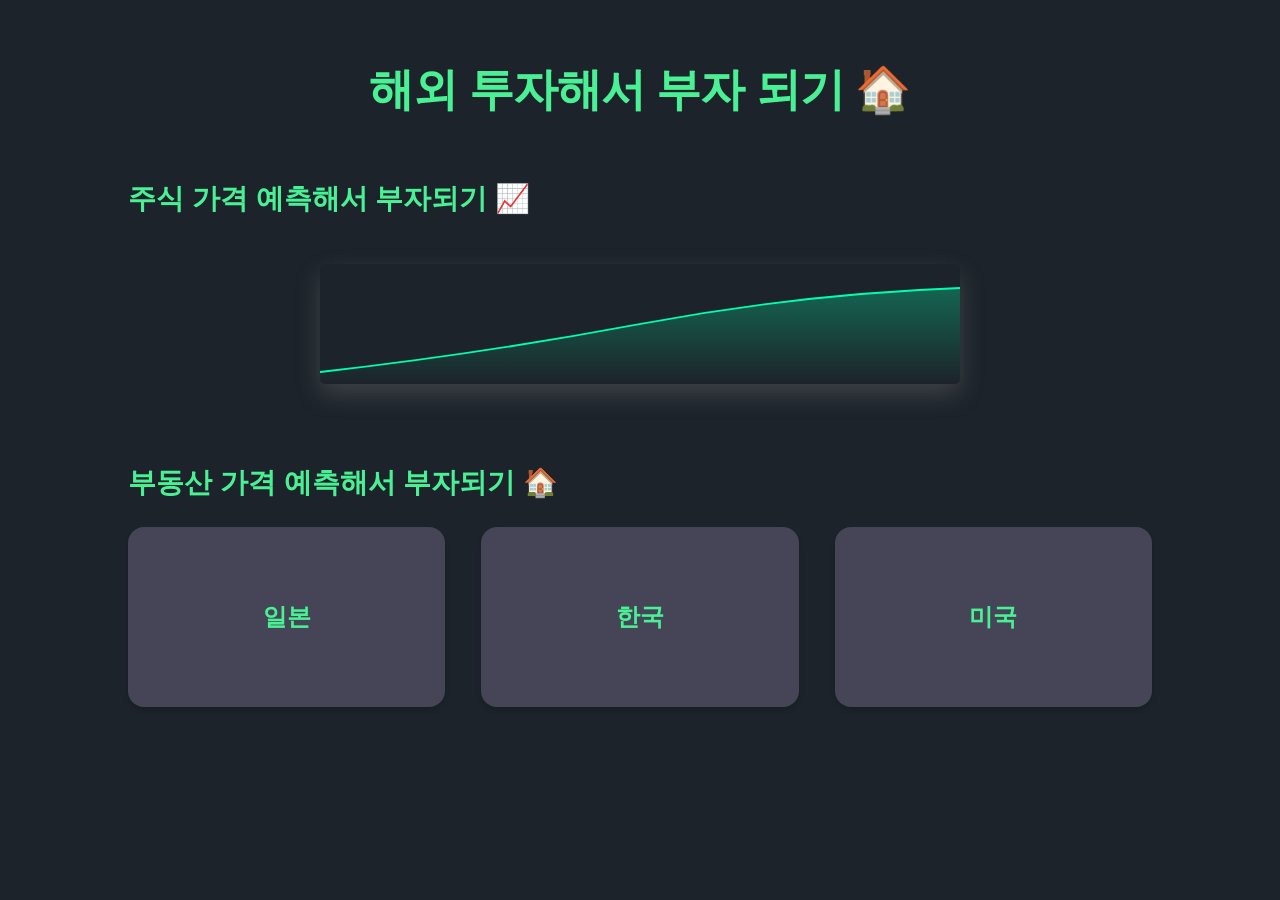
==== templates/index.html @ d692f548 "ai-project start" ====
<!DOCTYPE html>
<html lang="en">
<head>
    <meta charset="UTF-8">
    <meta name="viewport" content="width=device-width, initial-scale=1.0">
    <title>해외 부동산 AI 시세예측</title>
    <link rel="stylesheet" href="../static/index.css">
    <link rel="stylesheet" href="./static/index.css">
    <link rel="stylesheet"
href="{{ url_for('static', filename='style.css') }}">
</head>
<body>
    <div class="header">
        <h1>해외 투자해서 부자 되기 🏠</h1>
    </div>

    <div class="content">
        <h1>주식 가격 예측해서 부자되기 📈</h1>
        <a class ="stock-content" href="/chart">
            <div class="chart-wrapper">
        <svg viewBox="0 0 500 200" preserveAspectRatio="none">
            <defs>
                <linearGradient id="chart-gradient" x1="0" y1="0" x2="0" y2="1">
                    <stop offset="0%" stop-color="#00ffad" stop-opacity="0.3"/>
                    <stop offset="100%" stop-color="#00ffad" stop-opacity="0"/>
                </linearGradient>
            </defs>
            
            <path class="chart-area" d="M 0 180 Q 125 150 250 100 T 500 40 L 500 200 L 0 200 Z" />
            
            <path class="chart-line" d="M 0 180 Q 125 150 250 100 T 500 40" />
        </svg>
    </div>
        </a>
    </div>

    <div class="content">
        <h1>부동산 가격 예측해서 부자되기 🏠</h1>
        <div class = "area-content">
        <ul>
            <li><a href="/japan">일본</a></li>
            <li><a href="/korea">한국</a></li>
            <li><a href="/china">미국</a></li>
        </ul>
        </div>
    </div>

    
    
    </div>

</body>
</html>
---- static/index.css ----
*{
    margin: 0;
    padding: 0;
    box-sizing: border-box; /* 패딩이 크기를 해치지 않도록 추가 */
}
body{
    /* 배경을 조금 더 밝고 맑은 그레이 톤으로 변경 */
    /* 배경을 조금 더 밝고 맑은 그레이 톤으로 변경 */
    background: #1c232a; 
    
    /* 💥 폰트 적용: 프리텐다드를 1순위, 노토산스를 2순위로 설정하여 부드러운 감성 연출 */
    font-family: 'Pretendard', 'Noto Sans KR', -apple-system, BlinkMacSystemFont, sans-serif;
    
    /* 글자가 더 부드럽고 선명하게 렌더링되도록 도와주는 옵션 */
    -webkit-font-smoothing: antialiased;
    -moz-osx-font-smoothing: grayscale;
}
.header{
    text-align: center;
    width: 100%;
    /* 굳이 고정 높이 % 보다는 여백으로 조절하는 것이 깔끔합니다 */
    padding: 60px 20px; 
}
.header h1 {
    /* 강한 파란색 대신 깊이감 있는 네이비/다크블루로 변경 */
    color: #4af094; 
    font-size: 45px;
    font-weight: 800;
    letter-spacing: -1px;
}
.header p {
    color: #4af094; 

    /* 부드러운 무채색 톤으로 가독성 향상 */
    margin-top: 15px;
    font-size: 18px;
    font-weight: 400;
}
.content{
    padding-bottom: 60px;
}
.content h1 {
    margin-left: 10%;
    margin-bottom: 2%;
    width: 80%;
    font-size: 28px;
    color: #4af094;
}
.area-content, .area-content1 {
    display: flex;
    justify-content: center;
    align-items: center;
}

.area-content ul, .area-content1 ul {
    width: 80%;
    list-style: none;
    display: flex;
    justify-content: space-between; /* 두 줄 모두 카드들이 예쁘게 배치되도록 통일 */
    gap: 20px; /* 카드 사이 간격을 명확하게 지정 */
}

.area-content1 ul {
    margin-top: 30px;
}

/* 첫 번째 라인 카드 스타일 (트렌디한 인디고 블루 계열) */
.area-content ul li {
    background: #464557; 
    border-radius: 16px;
    font-size: 24px; /* 글자 크기를 살짝 줄여 안정감 부여 */
    width: 31%; /* gap을 고려해 소폭 조정 */
    height: 180px;
    display: flex;
    justify-content: center;
    align-items: center;
    box-shadow: 0 4px 6px -1px rgba(0, 0, 0, 0.1), 0 2px 4px -1px rgba(0, 0, 0, 0.06);
    transition: all 0.3s ease;
}

/* 두 번째 라인 카드 스타일 (차분하고 딥한 카키/네이비블루 계열) */
.area-content1 ul li { 
    border-radius: 16px;
    font-size: 24px;
    width: 31%;
    height: 180px;
    display: flex;
    justify-content: center;
    align-items: center;
    box-shadow: 0 4px 6px -1px rgba(0, 0, 0, 0.1), 0 2px 4px -1px rgba(0, 0, 0, 0.06);
    transition: all 0.3s ease;
}

/* 첫 번째 카드 호버 효과 */
.area-content ul li:hover {
    background: #302f2f;
    transform: translateY(-5px); /* 위로 부드럽게 떠오르는 효과 추가 */
    box-shadow: 0 10px 15px -3px rgba(79, 70, 229, 0.2);
}

/* 두 번째 카드 호버 효과 */
.area-content1 ul li:hover {    transform: translateY(-5px);
    box-shadow: 0 10px 15px -3px rgba(59, 130, 246, 0.2);
}
.area-content1 ul li:hover a {
    color: #2c5f31;
}

/* 링크 공통 스타일 조정 */
.area-content ul li a, .area-content1 ul li a {
    display: flex;
    width: 100%;
    height: 100%;
    justify-content: center;
    align-items: center;
    color: #4af094; 
    font-weight: 600;
    text-decoration: none;
    transition: color 0.3s ease;
}
.content-price h1 {
    margin-left: 10%;
    margin-bottom: 2%;
    width: 80%;
    font-size: 28px;
    color: #334155;
}

/* 주식 카드 배경과 폰트 세팅 */
.stock-card {
    background: #161a1e; /* 전문적인 느낌의 다크 네이비 배경 */
    border-radius: 20px;
    padding: 24px;
    width: 380px;
    box-shadow: 0 10px 25px rgba(0, 0, 0, 0.3);
    font-family: 'Pretendard', sans-serif;
    overflow: hidden;
}

.stock-info h3 {
    color: #94a3b8;
    font-size: 14px;
    font-weight: 500;
    margin-bottom: 6px;
}

.price-area {
    display: flex;
    align-items: baseline;
    gap: 10px;
    margin-bottom: 20px;
}

.current-price {
    color: #ffffff;
    font-size: 28px;
    font-weight: 700;
}

.change-rate {
    color: #00ffad; /* 상승을 나타내는 형광 그린/민트 색상 */
    font-size: 16px;
    font-weight: 600;
}

/* 💥 차트 배치 핵심 CSS */
.stock-content{
    display: flex;
    justify-content: center;
}
.chart-wrapper {
    margin: 20px;
    width: 50%;
    border-radius: 5px;

    box-shadow: 0 10px 25px rgba(139, 138, 138, 0.3);
    height: 120px; /* 차트의 높이 지정 */
    position: relative;
}

.chart-wrapper svg {
    width: 100%;
    height: 100%;
}

/* 1. 부드러운 선 스타일 */
.chart-line {
    fill: none;
    stroke: #00ffad; /* 주가 선 색상 */
    stroke-width: 3; /* 선 두께 */
    stroke-linecap: round;
}

/* 2. 채워지는 그라데이션 영역 스타일 */
.chart-area {
    fill: url(#chart-gradient); /* 위에서 정의한 그라데이션 아이디 연결 */
    stroke: none;
}
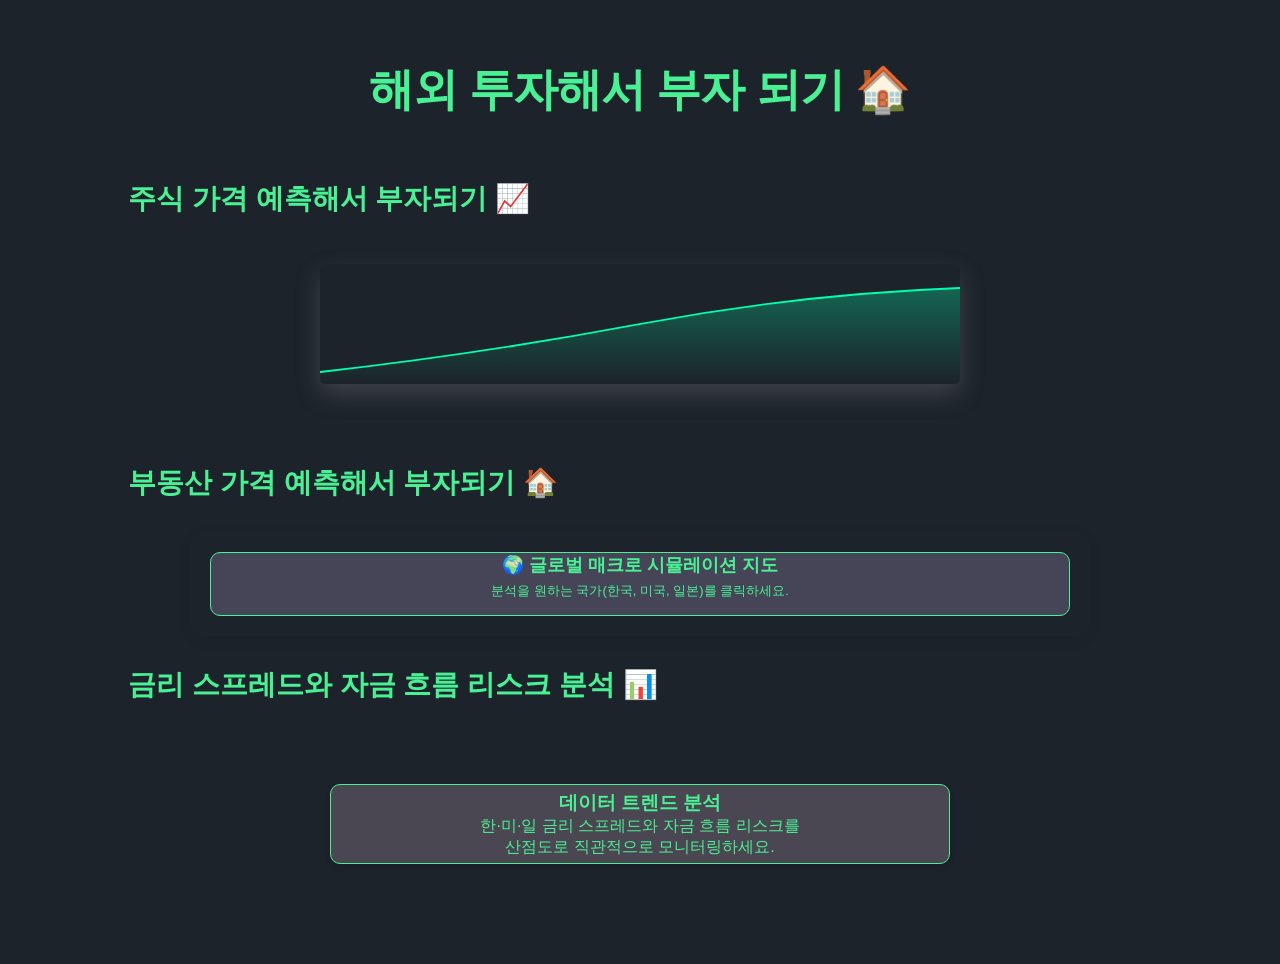
==== commit caff4f6b: "add code" ====
--- a/templates/index.html
+++ b/templates/index.html
@@ -36,18 +36,26 @@
 
     <div class="content">
         <h1>부동산 가격 예측해서 부자되기 🏠</h1>
-        <div class = "area-content">
-        <ul>
-            <li><a href="/japan">일본</a></li>
-            <li><a href="/korea">한국</a></li>
-            <li><a href="/china">미국</a></li>
-        </ul>
-        </div>
+        
+        <div class="map-container">
+            
+            <a href="/japan" class="invest">
+    <div class="map-title">🌍 글로벌 매크로 시뮬레이션 지도</div>
+    <div class="map-hint">분석을 원하는 국가(한국, 미국, 일본)를 클릭하세요.</div>
+    </a>
+    <!-- 간소화된 인터랙티브 SVG 지형도 -->
+   
     </div>
 
-    
-    
+     <h1>금리 스프레드와 자금 흐름 리스크 분석 📊</h1>
+       
+    <div class="scatter-banner">
+        <a class="banner-text" href="/scatter">
+            <h3>데이터 트렌드 분석</h3>
+            <p>한·미·일 금리 스프레드와 자금 흐름 리스크를<br>산점도로 직관적으로 모니터링하세요.</p>
+        </a>
     </div>
+
 
 </body>
 </html>
--- a/static/index.css
+++ b/static/index.css
@@ -195,4 +195,102 @@
 .chart-area {
     fill: url(#chart-gradient); /* 위에서 정의한 그라데이션 아이디 연결 */
     stroke: none;
+}
+
+.scatter-banner {
+    display: flex;
+   
+    justify-content: center ;
+    align-items: center;
+    background: #1c232a; /* 배경과 동일하게 설정하여 일체감 유지 */
+    padding: 40px 20px;
+    margin-top: 40px;
+}
+
+.scatter-banner .banner-text {
+    box-shadow: 0 4px 6px -1px rgba(0, 0, 0, 0.1), 0 2px 4px -1px rgba(0, 0, 0, 0.06);
+    color: #4af094; 
+    padding: 20px;
+    width: 50%;
+    text-decoration: none;
+    background-color: #4b4752;
+    display: block;
+    justify-content: center;
+    align-items: center;
+    text-align: center;
+    border: solid 1px #4af094;
+    padding: 5px;
+    border-radius: 10px;
+}
+.map-container {
+        width: 100%;
+        max-width: 900px;
+        margin: 30px auto;
+        padding: 20px;
+        background: #1c232a;
+        border-radius: 12px;
+        box-shadow: 0 4px 15px rgba(0,0,0,0.05);
+        text-align: center;
+    }
+
+    .world-map {
+        width: 80%;
+        height: auto;
+        max-height: 400px;
+    }
+
+    /* 기본 대륙 및 바다 배경 설정 */
+    .clickable-country {
+        fill: #244a33;
+        stroke: #180d0d;
+        stroke-width: 1.5;
+        cursor: pointer;
+        transition: fill 0.3s ease, transform 0.2s ease;
+    }
+
+    /* 시뮬레이션 지원 국가들의 기본 하이라이트 색상 */
+    .clickable-country[data-id="2"] { fill: #a2c2e8; } /* 한국 */
+    .clickable-country[data-id="3"] { fill: #fbc2c4; } /* 미국 */
+    .clickable-country[data-id="1"] { fill: #ffe194; } /* 일본 */
+
+    /* 마우스를 올렸을 때(Hover) 반응 */
+    .clickable-country:hover {
+        filter: brightness(0.85);
+        transform: scale(1.02);
+    }
+
+    /* 현재 선택된 국가 표시 */
+    .clickable-country.active {
+        fill: #e2914a !important; /* 선택되면 강렬한 파란색으로 변경 */
+        stroke: #2a609d;
+        stroke-width: 20;;
+    }
+
+    .map-title {
+        font-size: 18px;
+        font-weight: bold;
+        margin-bottom: 15px;
+        color: #4af094;
+    }
+    
+    .map-hint {
+        font-size: 13px;
+        color: #4af094;
+        margin-top: -10px;
+        margin-bottom: 15px;
+    }
+    .invest {
+    border: solid 1px #4af094;
+    display: block;
+    justify-content: center;
+    align-items: center;
+        text-decoration: none;
+    width: 100%;
+background: #464557;
+border-radius: 10px;
+
+
+} 
+.invest-content {
+    color: #4af094;
 }
